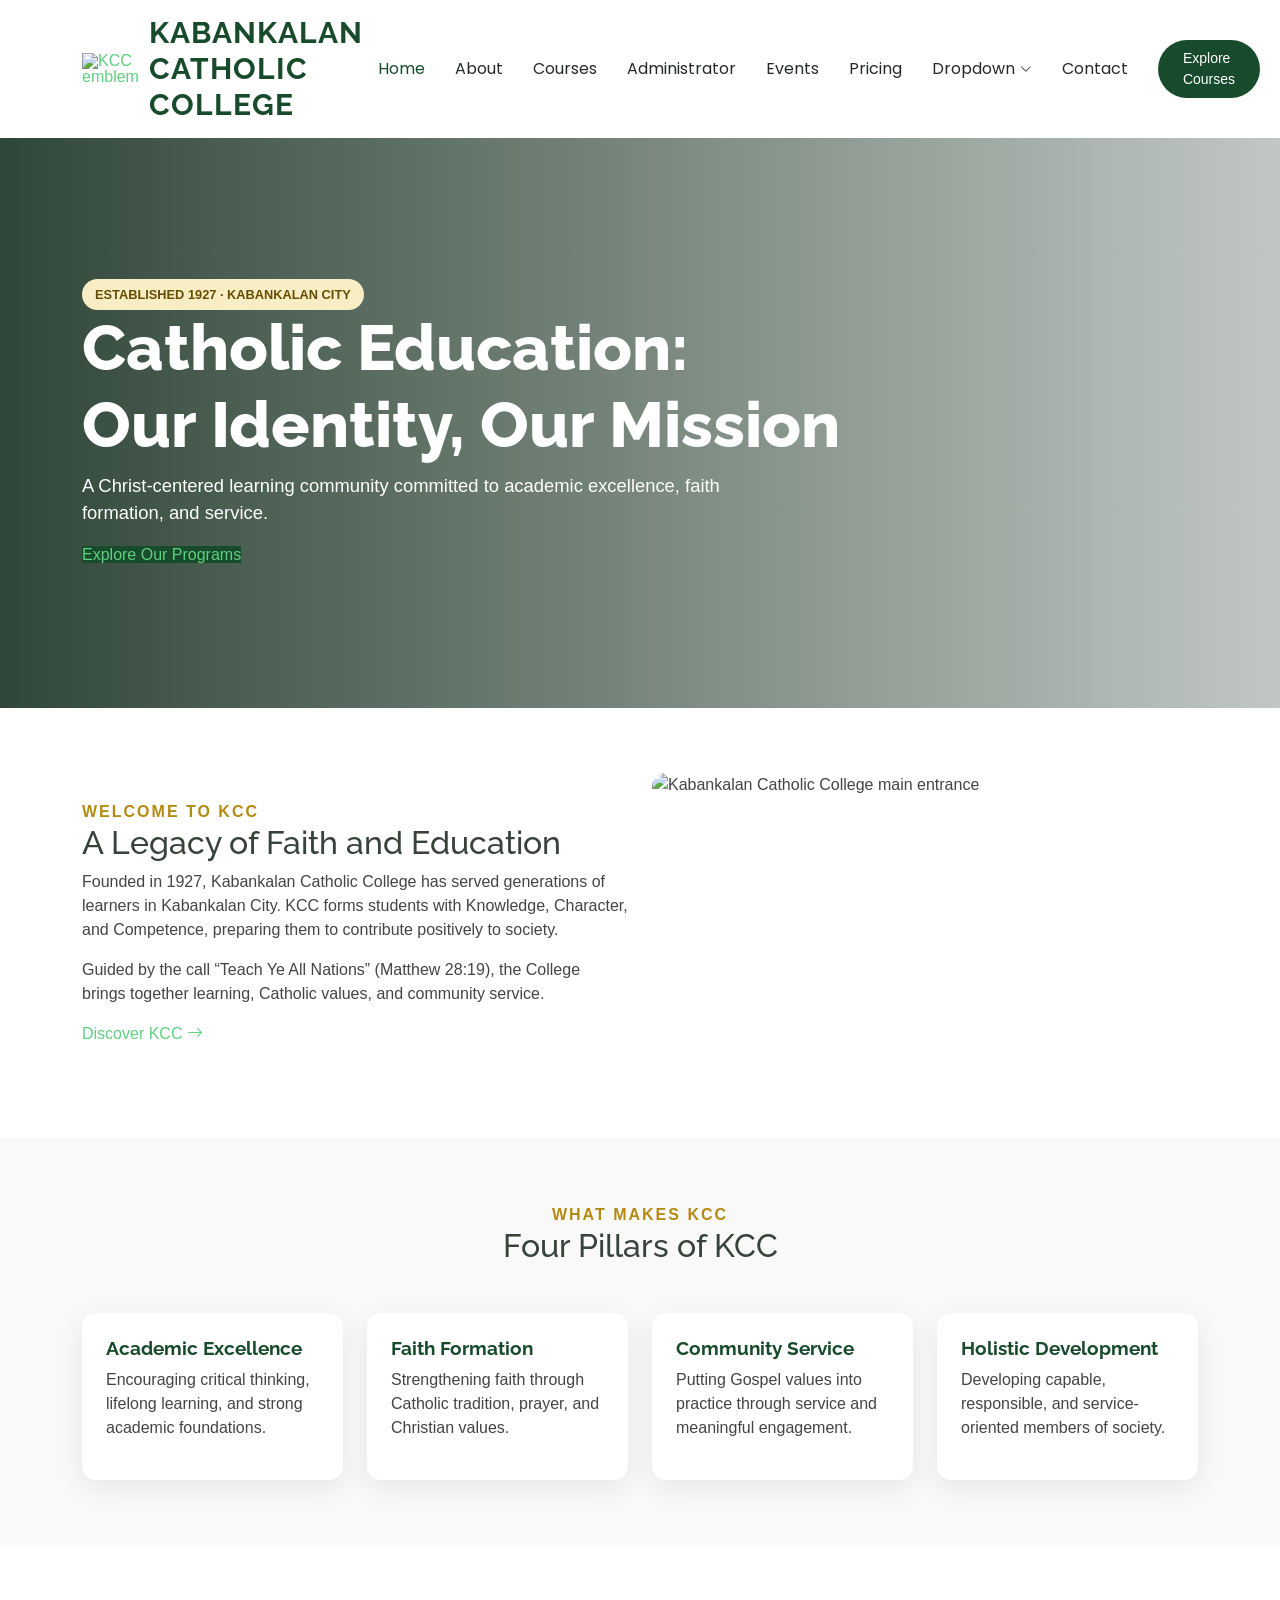
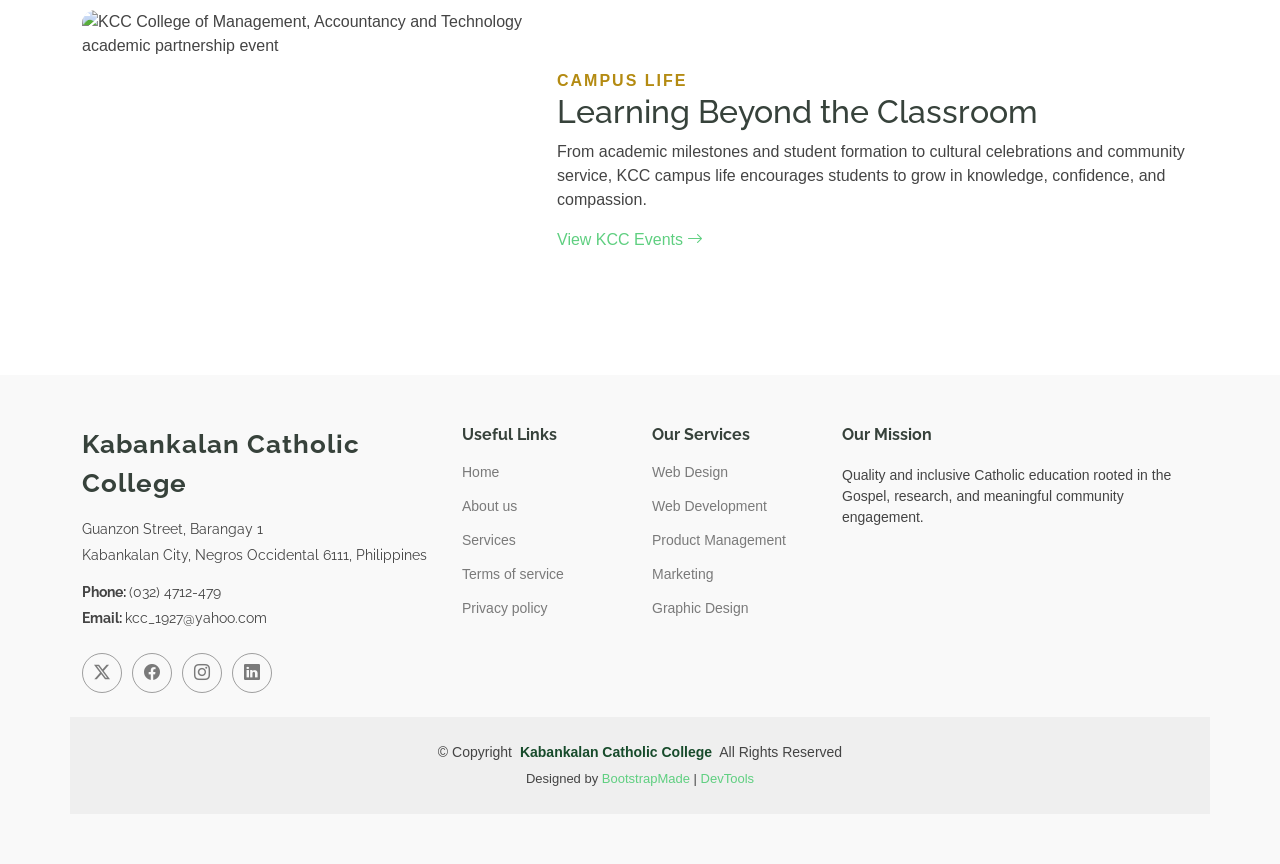
==== index.html @ 8df658bc "first commit" ====
<!DOCTYPE html>
<!DOCTYPE html>

<html lang="en">
<head>
<meta charset="utf-8"/>
<meta content="width=device-width, initial-scale=1.0" name="viewport"/>
<title>Home | Kabankalan Catholic College, Inc.</title>
<meta content="" name="description"/>
<meta content="" name="keywords"/>
<!-- Favicons -->
<link href="assets/img/favicon.png" rel="icon"/>
<link href="assets/img/apple-touch-icon.png" rel="apple-touch-icon"/>
<!-- Fonts -->
<link href="https://fonts.googleapis.com" rel="preconnect"/>
<link crossorigin="" href="https://fonts.gstatic.com" rel="preconnect"/>
<link href="https://fonts.googleapis.com/css2?family=Open+Sans:ital,wght@0,300;0,400;0,500;0,600;0,700;0,800;1,300;1,400;1,500;1,600;1,700;1,800&amp;family=Poppins:ital,wght@0,100;0,200;0,300;0,400;0,500;0,600;0,700;0,800;0,900;1,100;1,200;1,300;1,400;1,500;1,600;1,700;1,800;1,900&amp;family=Raleway:ital,wght@0,100;0,200;0,300;0,400;0,500;0,600;0,700;0,800;0,900;1,100;1,200;1,300;1,400;1,500;1,600;1,700;1,800;1,900&amp;display=swap" rel="stylesheet"/>
<!-- Vendor CSS Files -->
<link href="assets/vendor/bootstrap/css/bootstrap.min.css" rel="stylesheet"/>
<link href="assets/vendor/bootstrap-icons/bootstrap-icons.css" rel="stylesheet"/>
<link href="assets/vendor/aos/aos.css" rel="stylesheet"/>
<link href="assets/vendor/glightbox/css/glightbox.min.css" rel="stylesheet"/>
<link href="assets/vendor/swiper/swiper-bundle.min.css" rel="stylesheet"/>
<!-- Main CSS File -->
<link href="assets/css/main.css" rel="stylesheet"/>
<!-- =======================================================
  * Template Name: Mentor
  * Template URL: https://bootstrapmade.com/mentor-free-education-bootstrap-theme/
  * Updated: Jul 07 2025 with Bootstrap v5.3.7
  * Author: BootstrapMade.com
  * License: https://bootstrapmade.com/license/
  ======================================================== -->
<meta content="Kabankalan Catholic College, Inc. — Catholic Education: Our Identity, Our Mission." name="description"/><link href="assets/css/kcc-custom.css" rel="stylesheet"/></head>
<body class="kcc-page">
<header class="header d-flex align-items-center sticky-top" id="header">
<div class="container-fluid container-xl position-relative d-flex align-items-center">
<a class="logo d-flex align-items-center me-auto" href="index.html"><img alt="KCC emblem" src="https://is1-ssl.mzstatic.com/image/thumb/Purple211/v4/19/2d/f9/192df977-9e9a-409c-45a4-57ac2251e1ae/AppIcon-0-0-1x_U007emarketing-0-7-0-0-85-220.png/1200x630wa.jpg"/><h1 class="sitename">KABANKALAN CATHOLIC COLLEGE</h1></a>
<nav class="navmenu" id="navmenu">
<ul>
<li><a class="active" href="index.html">Home<br/></a></li>
<li><a class="" href="about.html">About</a></li>
<li><a class="" href="courses.html">Courses</a></li>
<li><a class="" href="trainers.html">Administrator</a></li>
<li><a class="" href="events.html">Events</a></li>
<li><a class="" href="pricing.html">Pricing</a></li>
<li class="dropdown"><a class="" href="#"><span>Dropdown</span> <i class="bi bi-chevron-down toggle-dropdown"></i></a>
<ul>
<li><a class="" href="#">Dropdown 1</a></li>
<li class="dropdown"><a class="" href="#"><span>Deep Dropdown</span> <i class="bi bi-chevron-down toggle-dropdown"></i></a>
<ul>
<li><a class="" href="#">Deep Dropdown 1</a></li>
<li><a class="" href="#">Deep Dropdown 2</a></li>
<li><a class="" href="#">Deep Dropdown 3</a></li>
<li><a class="" href="#">Deep Dropdown 4</a></li>
<li><a class="" href="#">Deep Dropdown 5</a></li>
</ul>
</li>
<li><a class="" href="#">Dropdown 2</a></li>
<li><a class="" href="#">Dropdown 3</a></li>
<li><a class="" href="#">Dropdown 4</a></li>
</ul>
</li>
<li><a class="" href="contact.html">Contact</a></li>
</ul>
<i class="mobile-nav-toggle d-xl-none bi bi-list"></i>
</nav>
<a class="btn-getstarted" href="courses.html">Explore Courses</a>
</div>
</header>
<main class="main">
<section class="kcc-hero"><div class="container"><span class="kcc-pill">ESTABLISHED 1927 · KABANKALAN CITY</span><h2 data-aos="fade-up">Catholic Education:<br/>Our Identity, Our Mission</h2><p data-aos="fade-up" data-aos-delay="100">A Christ-centered learning community committed to academic excellence, faith formation, and service.</p><a class="btn-get-started" href="courses.html">Explore Our Programs</a></div></section>
<section class="kcc-section"><div class="container"><div class="row gy-4 align-items-center"><div class="col-lg-6"><span class="kcc-kicker">Welcome to KCC</span><h2>A Legacy of Faith and Education</h2><p>Founded in 1927, Kabankalan Catholic College has served generations of learners in Kabankalan City. KCC forms students with Knowledge, Character, and Competence, preparing them to contribute positively to society.</p><p>Guided by the call “Teach Ye All Nations” (Matthew 28:19), the College brings together learning, Catholic values, and community service.</p><a class="read-more" href="about.html">Discover KCC <i class="bi bi-arrow-right"></i></a></div><div class="col-lg-6"><img alt="Kabankalan Catholic College main entrance" class="kcc-photo" src="https://johnpaologalimba.wordpress.com/wp-content/uploads/2017/10/paologalimba.png"/></div></div></div></section>
<section class="kcc-section light-background"><div class="container"><div class="text-center mb-5"><span class="kcc-kicker">What makes KCC</span><h2>Four Pillars of KCC</h2></div><div class="row gy-4"><div class="col-md-3"><div class="kcc-card kcc-card-body"><h3>Academic Excellence</h3><p>Encouraging critical thinking, lifelong learning, and strong academic foundations.</p></div></div><div class="col-md-3"><div class="kcc-card kcc-card-body"><h3>Faith Formation</h3><p>Strengthening faith through Catholic tradition, prayer, and Christian values.</p></div></div><div class="col-md-3"><div class="kcc-card kcc-card-body"><h3>Community Service</h3><p>Putting Gospel values into practice through service and meaningful engagement.</p></div></div><div class="col-md-3"><div class="kcc-card kcc-card-body"><h3>Holistic Development</h3><p>Developing capable, responsible, and service-oriented members of society.</p></div></div></div></div></section>
<section class="kcc-section"><div class="container"><div class="row gy-4 align-items-center"><div class="col-lg-5"><img alt="KCC College of Management, Accountancy and Technology academic partnership event" class="kcc-photo" src="https://mb.com.ph/manilabulletin/uploads/images/2025/11/26/60991.webp"/></div><div class="col-lg-7"><span class="kcc-kicker">Campus life</span><h2>Learning Beyond the Classroom</h2><p>From academic milestones and student formation to cultural celebrations and community service, KCC campus life encourages students to grow in knowledge, confidence, and compassion.</p><a class="read-more" href="events.html">View KCC Events <i class="bi bi-arrow-right"></i></a></div></div></div></section></main>
<footer class="footer position-relative light-background" id="footer">
<div class="container footer-top">
<div class="row gy-4">
<div class="col-lg-4 col-md-6 footer-about">
<a class="logo d-flex align-items-center" href="index.html">
<span class="sitename">Kabankalan Catholic College</span>
</a>
<div class="footer-contact pt-3">
<p>Guanzon Street, Barangay 1</p>
<p>Kabankalan City, Negros Occidental 6111, Philippines</p>
<p class="mt-3"><strong>Phone: </strong><span>(032) 4712-479</span></p>
<p><strong>Email: </strong><span>kcc_1927@yahoo.com</span></p>
</div>
<div class="social-links d-flex mt-4">
<a href=""><i class="bi bi-twitter-x"></i></a>
<a href=""><i class="bi bi-facebook"></i></a>
<a href=""><i class="bi bi-instagram"></i></a>
<a href=""><i class="bi bi-linkedin"></i></a>
</div>
</div>
<div class="col-lg-2 col-md-3 footer-links">
<h4>Useful Links</h4>
<ul>
<li><a href="#">Home</a></li>
<li><a href="#">About us</a></li>
<li><a href="#">Services</a></li>
<li><a href="#">Terms of service</a></li>
<li><a href="#">Privacy policy</a></li>
</ul>
</div>
<div class="col-lg-2 col-md-3 footer-links">
<h4>Our Services</h4>
<ul>
<li><a href="#">Web Design</a></li>
<li><a href="#">Web Development</a></li>
<li><a href="#">Product Management</a></li>
<li><a href="#">Marketing</a></li>
<li><a href="#">Graphic Design</a></li>
</ul>
</div>
<div class="col-lg-4 col-md-12 footer-newsletter"><h4>Our Mission</h4><p>Quality and inclusive Catholic education rooted in the Gospel, research, and meaningful community engagement.</p></div>
</div>
</div>
<div class="container copyright text-center mt-4">
<p>© <span>Copyright</span> <strong class="px-1 sitename">Kabankalan Catholic College</strong> <span>All Rights Reserved</span></p>
<div class="credits">
<!-- All the links in the footer should remain intact. -->
<!-- You can delete the links only if you've purchased the pro version. -->
<!-- Licensing information: https://bootstrapmade.com/license/ -->
        Designed by <a href="https://bootstrapmade.com/">BootstrapMade</a> | <a href="https://bootstrapmade.com/tools/">DevTools</a>
</div>
</div>
</footer>
<!-- Scroll Top -->
<a class="scroll-top d-flex align-items-center justify-content-center" href="#" id="scroll-top"><i class="bi bi-arrow-up-short"></i></a>
<!-- Preloader -->
<div id="preloader"></div>
<!-- Vendor JS Files -->
<script src="assets/vendor/bootstrap/js/bootstrap.bundle.min.js"></script>
<script src="assets/vendor/aos/aos.js"></script>
<script src="assets/vendor/glightbox/js/glightbox.min.js"></script>
<script src="assets/vendor/purecounter/purecounter_vanilla.js"></script>
<script src="assets/vendor/swiper/swiper-bundle.min.js"></script>
<!-- Main JS File -->
<script src="assets/js/main.js"></script>
</body>
</html>
---- assets/css/main.css ----
/**
* Template Name: Mentor
* Template URL: https://bootstrapmade.com/mentor-free-education-bootstrap-theme/
* Updated: Jul 07 2025 with Bootstrap v5.3.7
* Author: BootstrapMade.com
* License: https://bootstrapmade.com/license/
*/

/*--------------------------------------------------------------
# Font & Color Variables
# Help: https://bootstrapmade.com/color-system/
--------------------------------------------------------------*/
/* Fonts */
:root {
  --default-font: "Open Sans",  system-ui, -apple-system, "Segoe UI", Roboto, "Helvetica Neue", Arial, "Noto Sans", "Liberation Sans", sans-serif, "Apple Color Emoji", "Segoe UI Emoji", "Segoe UI Symbol", "Noto Color Emoji";
  --heading-font: "Raleway",  sans-serif;
  --nav-font: "Poppins",  sans-serif;
}

/* Global Colors - The following color variables are used throughout the website. Updating them here will change the color scheme of the entire website */
:root { 
  --background-color: #ffffff; /* Background color for the entire website, including individual sections */
  --default-color: #444444; /* Default color used for the majority of the text content across the entire website */
  --heading-color: #37423b; /* Color for headings, subheadings and title throughout the website */
  --accent-color: #5fcf80; /* Accent color that represents your brand on the website. It's used for buttons, links, and other elements that need to stand out */
  --surface-color: #ffffff; /* The surface color is used as a background of boxed elements within sections, such as cards, icon boxes, or other elements that require a visual separation from the global background. */
  --contrast-color: #ffffff; /* Contrast color for text, ensuring readability against backgrounds of accent, heading, or default colors. */
}

/* Nav Menu Colors - The following color variables are used specifically for the navigation menu. They are separate from the global colors to allow for more customization options */
:root {
  --nav-color: #272828;  /* The default color of the main navmenu links */
  --nav-hover-color: #5fcf80; /* Applied to main navmenu links when they are hovered over or active */
  --nav-mobile-background-color: #ffffff; /* Used as the background color for mobile navigation menu */
  --nav-dropdown-background-color: #ffffff; /* Used as the background color for dropdown items that appear when hovering over primary navigation items */
  --nav-dropdown-color: #272828; /* Used for navigation links of the dropdown items in the navigation menu. */
  --nav-dropdown-hover-color: #5fcf80; /* Similar to --nav-hover-color, this color is applied to dropdown navigation links when they are hovered over. */
}

/* Color Presets - These classes override global colors when applied to any section or element, providing reuse of the sam color scheme. */

.light-background {
  --background-color: #f9f9f9;
  --surface-color: #ffffff;
}

.dark-background {
  --background-color: #060606;
  --default-color: #ffffff;
  --heading-color: #ffffff;
  --surface-color: #252525;
  --contrast-color: #ffffff;
}

/* Smooth scroll */
:root {
  scroll-behavior: smooth;
}

/*--------------------------------------------------------------
# General Styling & Shared Classes
--------------------------------------------------------------*/
body {
  color: var(--default-color);
  background-color: var(--background-color);
  font-family: var(--default-font);
}

a {
  color: var(--accent-color);
  text-decoration: none;
  transition: 0.3s;
}

a:hover {
  color: color-mix(in srgb, var(--accent-color), transparent 25%);
  text-decoration: none;
}

h1,
h2,
h3,
h4,
h5,
h6 {
  color: var(--heading-color);
  font-family: var(--heading-font);
}

/* Email Form Messages
------------------------------*/
.email-form .error-message {
  display: none;
  background: #df1529;
  color: #ffffff;
  text-align: left;
  padding: 15px;
  margin-bottom: 24px;
  font-weight: 600;
}

.email-form .sent-message {
  display: none;
  color: #ffffff;
  background: #059652;
  text-align: center;
  padding: 15px;
  margin-bottom: 24px;
  font-weight: 600;
}

.email-form .loading {
  display: none;
  background: var(--surface-color);
  text-align: center;
  padding: 15px;
  margin-bottom: 24px;
}

.email-form .loading:before {
  content: "";
  display: inline-block;
  border-radius: 50%;
  width: 24px;
  height: 24px;
  margin: 0 10px -6px 0;
  border: 3px solid var(--accent-color);
  border-top-color: var(--surface-color);
  animation: email-form-loading 1s linear infinite;
}

@keyframes email-form-loading {
  0% {
    transform: rotate(0deg);
  }

  100% {
    transform: rotate(360deg);
  }
}

/* Pulsating Play Button
------------------------------*/
.pulsating-play-btn {
  width: 94px;
  height: 94px;
  background: radial-gradient(var(--accent-color) 50%, color-mix(in srgb, var(--accent-color), transparent 75%) 52%);
  border-radius: 50%;
  display: block;
  position: relative;
  overflow: hidden;
}

.pulsating-play-btn:before {
  content: "";
  position: absolute;
  width: 120px;
  height: 120px;
  animation-delay: 0s;
  animation: pulsate-play-btn 2s;
  animation-direction: forwards;
  animation-iteration-count: infinite;
  animation-timing-function: steps;
  opacity: 1;
  border-radius: 50%;
  border: 5px solid color-mix(in srgb, var(--accent-color), transparent 30%);
  top: -15%;
  left: -15%;
  background: rgba(198, 16, 0, 0);
}

.pulsating-play-btn:after {
  content: "";
  position: absolute;
  left: 50%;
  top: 50%;
  transform: translateX(-40%) translateY(-50%);
  width: 0;
  height: 0;
  border-top: 10px solid transparent;
  border-bottom: 10px solid transparent;
  border-left: 15px solid #fff;
  z-index: 100;
  transition: all 400ms cubic-bezier(0.55, 0.055, 0.675, 0.19);
}

.pulsating-play-btn:hover:before {
  content: "";
  position: absolute;
  left: 50%;
  top: 50%;
  transform: translateX(-40%) translateY(-50%);
  width: 0;
  height: 0;
  border: none;
  border-top: 10px solid transparent;
  border-bottom: 10px solid transparent;
  border-left: 15px solid #fff;
  z-index: 200;
  animation: none;
  border-radius: 0;
}

.pulsating-play-btn:hover:after {
  border-left: 15px solid var(--accent-color);
  transform: scale(20);
}

@keyframes pulsate-play-btn {
  0% {
    transform: scale(0.6, 0.6);
    opacity: 1;
  }

  100% {
    transform: scale(1, 1);
    opacity: 0;
  }
}

/*--------------------------------------------------------------
# Global Header
--------------------------------------------------------------*/
.header {
  color: var(--default-color);
  background-color: var(--background-color);
  padding: 15px 0;
  transition: all 0.5s;
  z-index: 997;
}

.header .logo {
  line-height: 1;
}

.header .logo img {
  max-height: 36px;
  margin-right: 8px;
}

.header .logo h1 {
  font-weight: 700;
  font-size: 30px;
  margin: 0;
  letter-spacing: 1px;
  text-transform: uppercase;
  color: var(--accent-color);
}

.header .btn-getstarted,
.header .btn-getstarted:focus {
  color: var(--contrast-color);
  background: var(--accent-color);
  font-size: 14px;
  padding: 8px 25px;
  margin: 0 0 0 30px;
  border-radius: 50px;
  transition: 0.3s;
}

.header .btn-getstarted:hover,
.header .btn-getstarted:focus:hover {
  color: var(--contrast-color);
  background: color-mix(in srgb, var(--accent-color), transparent 15%);
}

@media (max-width: 1200px) {
  .header .logo {
    order: 1;
  }

  .header .btn-getstarted {
    order: 2;
    margin: 0 15px 0 0;
    padding: 6px 15px;
  }

  .header .navmenu {
    order: 3;
  }
}

.scrolled .header {
  box-shadow: 0px 0 18px rgba(0, 0, 0, 0.1);
}

/*--------------------------------------------------------------
# Navigation Menu
--------------------------------------------------------------*/
/* Navmenu - Desktop */
@media (min-width: 1200px) {
  .navmenu {
    padding: 0;
  }

  .navmenu ul {
    margin: 0;
    padding: 0;
    display: flex;
    list-style: none;
    align-items: center;
  }

  .navmenu li {
    position: relative;
  }

  .navmenu a,
  .navmenu a:focus {
    color: var(--nav-color);
    padding: 18px 15px;
    font-size: 16px;
    font-family: var(--nav-font);
    font-weight: 400;
    display: flex;
    align-items: center;
    justify-content: space-between;
    white-space: nowrap;
    transition: 0.3s;
  }

  .navmenu a i,
  .navmenu a:focus i {
    font-size: 12px;
    line-height: 0;
    margin-left: 5px;
    transition: 0.3s;
  }

  .navmenu li:last-child a {
    padding-right: 0;
  }

  .navmenu li:hover>a,
  .navmenu .active,
  .navmenu .active:focus {
    color: var(--nav-hover-color);
  }

  .navmenu .dropdown ul {
    margin: 0;
    padding: 10px 0;
    background: var(--nav-dropdown-background-color);
    display: block;
    position: absolute;
    visibility: hidden;
    left: 14px;
    top: 130%;
    opacity: 0;
    transition: 0.3s;
    border-radius: 4px;
    z-index: 99;
    box-shadow: 0px 0px 30px rgba(0, 0, 0, 0.1);
  }

  .navmenu .dropdown ul li {
    min-width: 200px;
  }

  .navmenu .dropdown ul a {
    padding: 10px 20px;
    font-size: 15px;
    text-transform: none;
    color: var(--nav-dropdown-color);
  }

  .navmenu .dropdown ul a i {
    font-size: 12px;
  }

  .navmenu .dropdown ul a:hover,
  .navmenu .dropdown ul .active:hover,
  .navmenu .dropdown ul li:hover>a {
    color: var(--nav-dropdown-hover-color);
  }

  .navmenu .dropdown:hover>ul {
    opacity: 1;
    top: 100%;
    visibility: visible;
  }

  .navmenu .dropdown .dropdown ul {
    top: 0;
    left: -90%;
    visibility: hidden;
  }

  .navmenu .dropdown .dropdown:hover>ul {
    opacity: 1;
    top: 0;
    left: -100%;
    visibility: visible;
  }
}

/* Navmenu - Mobile */
@media (max-width: 1199px) {
  .mobile-nav-toggle {
    color: var(--nav-color);
    font-size: 28px;
    line-height: 0;
    margin-right: 10px;
    cursor: pointer;
    transition: color 0.3s;
  }

  .navmenu {
    padding: 0;
    z-index: 9997;
  }

  .navmenu ul {
    display: none;
    list-style: none;
    position: absolute;
    inset: 60px 20px 20px 20px;
    padding: 10px 0;
    margin: 0;
    border-radius: 6px;
    background-color: var(--nav-mobile-background-color);
    border: 1px solid color-mix(in srgb, var(--default-color), transparent 90%);
    box-shadow: none;
    overflow-y: auto;
    transition: 0.3s;
    z-index: 9998;
  }

  .navmenu a,
  .navmenu a:focus {
    color: var(--nav-dropdown-color);
    padding: 10px 20px;
    font-family: var(--nav-font);
    font-size: 17px;
    font-weight: 500;
    display: flex;
    align-items: center;
    justify-content: space-between;
    white-space: nowrap;
    transition: 0.3s;
  }

  .navmenu a i,
  .navmenu a:focus i {
    font-size: 12px;
    line-height: 0;
    margin-left: 5px;
    width: 30px;
    height: 30px;
    display: flex;
    align-items: center;
    justify-content: center;
    border-radius: 50%;
    transition: 0.3s;
    background-color: color-mix(in srgb, var(--accent-color), transparent 90%);
  }

  .navmenu a i:hover,
  .navmenu a:focus i:hover {
    background-color: var(--accent-color);
    color: var(--contrast-color);
  }

  .navmenu a:hover,
  .navmenu .active,
  .navmenu .active:focus {
    color: var(--nav-dropdown-hover-color);
  }

  .navmenu .active i,
  .navmenu .active:focus i {
    background-color: var(--accent-color);
    color: var(--contrast-color);
    transform: rotate(180deg);
  }

  .navmenu .dropdown ul {
    position: static;
    display: none;
    z-index: 99;
    padding: 10px 0;
    margin: 10px 20px;
    background-color: var(--nav-dropdown-background-color);
    transition: all 0.5s ease-in-out;
  }

  .navmenu .dropdown ul ul {
    background-color: rgba(33, 37, 41, 0.1);
  }

  .navmenu .dropdown>.dropdown-active {
    display: block;
    background-color: rgba(33, 37, 41, 0.03);
  }

  .mobile-nav-active {
    overflow: hidden;
  }

  .mobile-nav-active .mobile-nav-toggle {
    color: #fff;
    position: absolute;
    font-size: 32px;
    top: 15px;
    right: 15px;
    margin-right: 0;
    z-index: 9999;
  }

  .mobile-nav-active .navmenu {
    position: fixed;
    overflow: hidden;
    inset: 0;
    background: rgba(33, 37, 41, 0.8);
    transition: 0.3s;
  }

  .mobile-nav-active .navmenu>ul {
    display: block;
  }
}

/*--------------------------------------------------------------
# Global Footer
--------------------------------------------------------------*/
.footer {
  color: var(--default-color);
  background-color: var(--background-color);
  font-size: 14px;
  padding-bottom: 50px;
  position: relative;
}

.footer .footer-top {
  padding-top: 50px;
}

.footer .footer-about .logo {
  margin-bottom: 0;
}

.footer .footer-about .logo img {
  max-height: 40px;
  margin-right: 6px;
}

.footer .footer-about .logo span {
  font-size: 26px;
  font-weight: 700;
  letter-spacing: 1px;
  font-family: var(--heading-font);
  color: var(--heading-color);
}

.footer .footer-about p {
  font-size: 14px;
  font-family: var(--heading-font);
}

.footer .social-links a {
  display: flex;
  align-items: center;
  justify-content: center;
  width: 40px;
  height: 40px;
  border-radius: 50%;
  border: 1px solid color-mix(in srgb, var(--default-color), transparent 50%);
  font-size: 16px;
  color: color-mix(in srgb, var(--default-color), transparent 30%);
  margin-right: 10px;
  transition: 0.3s;
}

.footer .social-links a:hover {
  color: var(--accent-color);
  border-color: var(--accent-color);
}

.footer h4 {
  font-size: 16px;
  font-weight: bold;
  position: relative;
  padding-bottom: 12px;
}

.footer .footer-links {
  margin-bottom: 30px;
}

.footer .footer-links ul {
  list-style: none;
  padding: 0;
  margin: 0;
}

.footer .footer-links ul i {
  padding-right: 2px;
  font-size: 12px;
  line-height: 0;
}

.footer .footer-links ul li {
  padding: 10px 0;
  display: flex;
  align-items: center;
}

.footer .footer-links ul li:first-child {
  padding-top: 0;
}

.footer .footer-links ul a {
  color: color-mix(in srgb, var(--default-color), transparent 30%);
  display: inline-block;
  line-height: 1;
}

.footer .footer-links ul a:hover {
  color: var(--accent-color);
}

.footer .footer-contact p {
  margin-bottom: 5px;
}

.footer .footer-newsletter .newsletter-form {
  margin-top: 30px;
  margin-bottom: 15px;
  padding: 6px 8px;
  position: relative;
  border-radius: 50px;
  border: 1px solid color-mix(in srgb, var(--default-color), transparent 80%);
  display: flex;
  background-color: var(--surface-color);
  transition: 0.3s;
}

.footer .footer-newsletter .newsletter-form:focus-within {
  border-color: var(--accent-color);
}

.footer .footer-newsletter .newsletter-form input[type=email] {
  border: 0;
  padding: 4px 8px;
  width: 100%;
  background-color: var(--surface-color);
  color: var(--default-color);
}

.footer .footer-newsletter .newsletter-form input[type=email]:focus-visible {
  outline: none;
}

.footer .footer-newsletter .newsletter-form input[type=submit] {
  border: 0;
  font-size: 16px;
  padding: 0 20px 2px 20px;
  margin: -7px -8px -7px 0;
  background: var(--accent-color);
  color: var(--contrast-color);
  transition: 0.3s;
  border-radius: 50px;
}

.footer .footer-newsletter .newsletter-form input[type=submit]:hover {
  background: color-mix(in srgb, var(--accent-color), transparent 20%);
}

.footer .copyright {
  padding-top: 25px;
  padding-bottom: 25px;
  background-color: color-mix(in srgb, var(--default-color), transparent 95%);
}

.footer .copyright p {
  margin-bottom: 0;
}

.footer .credits {
  margin-top: 6px;
  font-size: 13px;
}

/*--------------------------------------------------------------
# Preloader
--------------------------------------------------------------*/
#preloader {
  position: fixed;
  inset: 0;
  z-index: 999999;
  overflow: hidden;
  background: var(--background-color);
  transition: all 0.6s ease-out;
}

#preloader:before {
  content: "";
  position: fixed;
  top: calc(50% - 30px);
  left: calc(50% - 30px);
  border: 6px solid #ffffff;
  border-color: var(--accent-color) transparent var(--accent-color) transparent;
  border-radius: 50%;
  width: 60px;
  height: 60px;
  animation: animate-preloader 1.5s linear infinite;
}

@keyframes animate-preloader {
  0% {
    transform: rotate(0deg);
  }

  100% {
    transform: rotate(360deg);
  }
}

/*--------------------------------------------------------------
# Scroll Top Button
--------------------------------------------------------------*/
.scroll-top {
  position: fixed;
  visibility: hidden;
  opacity: 0;
  right: 15px;
  bottom: -15px;
  z-index: 99999;
  background-color: var(--accent-color);
  width: 44px;
  height: 44px;
  border-radius: 50px;
  transition: all 0.4s;
}

.scroll-top i {
  font-size: 24px;
  color: var(--contrast-color);
  line-height: 0;
}

.scroll-top:hover {
  background-color: color-mix(in srgb, var(--accent-color), transparent 20%);
  color: var(--contrast-color);
}

.scroll-top.active {
  visibility: visible;
  opacity: 1;
  bottom: 15px;
}

/*--------------------------------------------------------------
# Disable aos animation delay on mobile devices
--------------------------------------------------------------*/
@media screen and (max-width: 768px) {
  [data-aos-delay] {
    transition-delay: 0 !important;
  }
}

/*--------------------------------------------------------------
# Global Page Titles & Breadcrumbs
--------------------------------------------------------------*/
.page-title {
  --default-color: var(--contrast-color);
  --background-color: var(--accent-color);
  --heading-color: var(--contrast-color);
  color: var(--default-color);
  background-color: var(--background-color);
  position: relative;
}

.page-title .heading {
  padding: 80px 0;
  border-top: 1px solid color-mix(in srgb, var(--default-color), transparent 90%);
}

.page-title .heading h1 {
  font-size: 38px;
  font-weight: 700;
}

.page-title nav {
  background-color: color-mix(in srgb, var(--accent-color) 90%, black 5%);
  padding: 20px 0;
}

.page-title nav a {
  color: var(--default-color);
}

.page-title nav ol {
  display: flex;
  flex-wrap: wrap;
  list-style: none;
  margin: 0;
  font-size: 16px;
  font-weight: 600;
}

.page-title nav ol li+li {
  padding-left: 10px;
}

.page-title nav ol li+li::before {
  content: "/";
  display: inline-block;
  padding-right: 10px;
  color: color-mix(in srgb, var(--default-color), transparent 70%);
}

/*--------------------------------------------------------------
# Global Sections
--------------------------------------------------------------*/
section,
.section {
  color: var(--default-color);
  background-color: var(--background-color);
  padding: 60px 0;
  scroll-margin-top: 900px;
  overflow: clip;
}

@media (max-width: 1199px) {

  section,
  .section {
    scroll-margin-top: 66px;
  }
}

/*--------------------------------------------------------------
# Global Section Titles
--------------------------------------------------------------*/
.section-title {
  padding-bottom: 60px;
  position: relative;
}

.section-title h2 {
  font-size: 14px;
  font-weight: 500;
  padding: 0;
  line-height: 1px;
  margin: 0;
  letter-spacing: 1.5px;
  text-transform: uppercase;
  color: color-mix(in srgb, var(--default-color), transparent 50%);
  position: relative;
}

.section-title h2::after {
  content: "";
  width: 120px;
  height: 1px;
  display: inline-block;
  background: var(--accent-color);
  margin: 4px 10px;
}

.section-title p {
  color: var(--heading-color);
  margin: 0;
  font-size: 36px;
  font-weight: 700;
  font-family: var(--nav-font);
  text-transform: uppercase;
}

/*--------------------------------------------------------------
# Hero Section
--------------------------------------------------------------*/
.hero {
  width: 100%;
  min-height: 80vh;
  position: relative;
  padding: 80px 0;
  display: flex;
  align-items: center;
  justify-content: center;
  color: var(--default-color);
}

.hero img {
  position: absolute;
  inset: 0;
  display: block;
  width: 100%;
  height: 100%;
  object-fit: cover;
  z-index: 1;
}

.hero:before {
  content: "";
  background: color-mix(in srgb, var(--background-color), transparent 60%);
  position: absolute;
  inset: 0;
  z-index: 2;
}

.hero .container {
  position: relative;
  z-index: 3;
}

.hero h2 {
  margin: 0;
  font-size: 48px;
  font-weight: 700;
}

.hero p {
  color: color-mix(in srgb, var(--default-color), transparent 20%);
  margin: 10px 0 0 0;
  font-size: 24px;
}

.hero .btn-get-started {
  font-weight: 500;
  font-size: 15px;
  letter-spacing: 1px;
  display: inline-block;
  padding: 8px 35px 10px 35px;
  border-radius: 50px;
  transition: 0.4s;
  margin-top: 30px;
  border: 2px solid var(--default-color);
  color: var(--default-color);
}

.hero .btn-get-started:hover {
  background: var(--accent-color);
  border: 2px solid var(--accent-color);
}

@media (max-width: 768px) {
  .hero h2 {
    font-size: 32px;
  }

  .hero p {
    font-size: 18px;
  }
}

/*--------------------------------------------------------------
# About Section
--------------------------------------------------------------*/
.about .content h3 {
  font-size: 2rem;
  font-weight: 700;
}

.about .content ul {
  list-style: none;
  padding: 0;
}

.about .content ul li {
  padding-bottom: 10px;
}

.about .content ul i {
  font-size: 1.25rem;
  margin-right: 4px;
  color: var(--accent-color);
}

.about .content p:last-child {
  margin-bottom: 0;
}

.about .content .read-more {
  background: var(--accent-color);
  color: var(--contrast-color);
  font-family: var(--heading-font);
  font-weight: 500;
  font-size: 15px;
  letter-spacing: 1px;
  padding: 10px 24px 12px 24px;
  border-radius: 50px;
  transition: 0.3s;
  display: inline-flex;
  align-items: center;
  justify-content: center;
}

.about .content .read-more i {
  font-size: 18px;
  margin-left: 5px;
  line-height: 0;
  transition: 0.3s;
}

.about .content .read-more:hover {
  background: color-mix(in srgb, var(--accent-color), transparent 20%);
  padding-right: 19px;
}

.about .content .read-more:hover i {
  margin-left: 10px;
}

/*--------------------------------------------------------------
# Counts Section
--------------------------------------------------------------*/
.counts {
  padding: 25px 0;
}

.counts .stats-item {
  padding: 30px;
  width: 100%;
}

.counts .stats-item span {
  font-size: 48px;
  display: block;
  color: var(--accent-color);
  font-weight: 700;
}

.counts .stats-item p {
  color: color-mix(in srgb, var(--default-color), transparent 40%);
  padding: 0;
  margin: 0;
  font-family: var(--heading-font);
  font-size: 15px;
  font-weight: 600;
}

/*--------------------------------------------------------------
# Why Us Section
--------------------------------------------------------------*/
.why-us .why-box {
  color: var(--contrast-color);
  background: var(--accent-color);
  padding: 30px;
}

.why-us .why-box h3 {
  color: var(--contrast-color);
  font-weight: 700;
  font-size: 34px;
  margin-bottom: 30px;
}

.why-us .why-box p {
  margin-bottom: 30px;
}

.why-us .why-box .more-btn {
  display: inline-block;
  background: color-mix(in srgb, var(--contrast-color), transparent 85%);
  padding: 8px 40px 10px 40px;
  color: var(--contrast-color);
  transition: all ease-in-out 0.4s;
  border-radius: 50px;
}

.why-us .why-box .more-btn i {
  font-size: 14px;
}

.why-us .why-box .more-btn:hover {
  color: var(--accent-color);
  background: var(--surface-color);
}

.why-us .icon-box {
  background-color: var(--surface-color);
  text-align: center;
  padding: 40px 30px;
  width: 100%;
  height: 100%;
  border: 1px solid color-mix(in srgb, var(--default-color), transparent 90%);
}

.why-us .icon-box i {
  color: var(--accent-color);
  font-size: 32px;
  margin-bottom: 30px;
  background: color-mix(in srgb, var(--accent-color), transparent 95%);
  border-radius: 50px;
  display: flex;
  align-items: center;
  justify-content: center;
  width: 72px;
  height: 72px;
  transition: 0.3s;
}

.why-us .icon-box h4 {
  font-size: 20px;
  font-weight: 700;
  margin: 0 0 30px 0;
}

.why-us .icon-box p {
  font-size: 15px;
  color: color-mix(in srgb, var(--default-color), transparent 30%);
}

.why-us .icon-box:hover i {
  color: var(--contrast-color);
  background: var(--accent-color);
}

/*--------------------------------------------------------------
# Features Section
--------------------------------------------------------------*/
.features {
  padding: 10px 0;
}

.features .features-item {
  background-color: var(--surface-color);
  display: flex;
  align-items: center;
  padding: 20px;
  transition: 0.3s;
  border: 1px solid color-mix(in srgb, var(--default-color), transparent 90%);
  position: relative;
}

.features .features-item i {
  font-size: 32px;
  padding-right: 10px;
  line-height: 0;
}

.features .features-item h3 {
  font-weight: 700;
  margin: 0;
  padding: 0;
  line-height: 1;
  font-size: 16px;
}

.features .features-item h3 a {
  color: var(--heading-color);
  transition: 0.3s;
}

.features .features-item:hover {
  border-color: var(--accent-color);
}

.features .features-item:hover h3 a {
  color: var(--accent-color);
}

/*--------------------------------------------------------------
# Courses Section
--------------------------------------------------------------*/
.courses .course-item {
  background-color: var(--surface-color);
  border: 1px solid color-mix(in srgb, var(--default-color), transparent 90%);
  border-radius: 5px;
}

.courses .course-content {
  padding: 15px;
}

.courses .course-content h3 {
  font-weight: 700;
  font-size: 20px;
}

.courses .course-content h3 a {
  color: var(--heading-color);
  transition: 0.3s;
}

.courses .course-content h3 a:hover {
  color: var(--accent-color);
}

.courses .course-content .category {
  background: var(--accent-color);
  color: var(--contrast-color);
  font-size: 14px;
  padding: 6px 14px;
  margin: 0;
  border-radius: 5px;
}

.courses .course-content .price {
  margin: 0;
  font-weight: 700;
  font-size: 18px;
  color: color-mix(in srgb, var(--default-color), transparent 20%);
}

.courses .course-content .description {
  font-size: 14px;
  color: color-mix(in srgb, var(--default-color), transparent 20%);
}

.courses .trainer {
  padding-top: 15px;
  border-top: 1px solid color-mix(in srgb, var(--default-color), transparent 90%);
}

.courses .trainer .trainer-profile img {
  max-width: 50px;
  border-radius: 50px;
}

.courses .trainer .trainer-profile .trainer-link {
  padding-left: 10px;
  font-weight: 600;
  font-size: 16px;
  color: color-mix(in srgb, var(--default-color), transparent 20%);
  transition: 0.3s;
}

.courses .trainer .trainer-profile .trainer-link:hover {
  color: var(--accent-color);
}

.courses .trainer .trainer-rank {
  font-size: 18px;
  color: color-mix(in srgb, var(--default-color), transparent 60%);
}

.courses .trainer .trainer-rank .user-icon {
  font-size: 22px;
}

/*--------------------------------------------------------------
# Trainers Index Section
--------------------------------------------------------------*/
.trainers-index .member {
  background-color: var(--surface-color);
  border: 1px solid color-mix(in srgb, var(--default-color), transparent 90%);
  text-align: center;
  margin-bottom: 20px;
}

.trainers-index .member img {
  margin: -1px -1px 30px -1px;
}

.trainers-index .member .member-content {
  padding: 0 20px 30px 20px;
}

.trainers-index .member h4 {
  font-weight: 700;
  margin-bottom: 2px;
  font-size: 18px;
}

.trainers-index .member span {
  font-style: italic;
  display: block;
  font-size: 13px;
  color: color-mix(in srgb, var(--default-color), transparent 20%);
}

.trainers-index .member p {
  padding-top: 10px;
  font-size: 14px;
  font-style: italic;
  color: color-mix(in srgb, var(--default-color), transparent 40%);
}

.trainers-index .member .social {
  margin-top: 15px;
}

.trainers-index .member .social a {
  color: color-mix(in srgb, var(--default-color), transparent 60%);
  transition: 0.3s;
}

.trainers-index .member .social a:hover {
  color: var(--accent-color);
}

.trainers-index .member .social i {
  font-size: 18px;
  margin: 0 2px;
}

/*--------------------------------------------------------------
# About Us Section
--------------------------------------------------------------*/
.about-us .content h3 {
  font-size: 2rem;
  font-weight: 700;
}

.about-us .content ul {
  list-style: none;
  padding: 0;
}

.about-us .content ul li {
  padding-bottom: 10px;
}

.about-us .content ul i {
  font-size: 1.25rem;
  margin-right: 4px;
  color: var(--accent-color);
}

.about-us .content p:last-child {
  margin-bottom: 0;
}

/*--------------------------------------------------------------
# Testimonials Section
--------------------------------------------------------------*/
.testimonials .testimonial-wrap {
  padding-left: 50px;
}

.testimonials .testimonials-carousel,
.testimonials .testimonials-slider {
  overflow: hidden;
}

.testimonials .testimonial-item {
  background-color: var(--surface-color);
  border: 1px solid color-mix(in srgb, var(--default-color), transparent 90%);
  box-sizing: content-box;
  padding: 30px 30px 30px 60px;
  margin: 30px 15px;
  min-height: 200px;
  position: relative;
}

.testimonials .testimonial-item .testimonial-img {
  width: 90px;
  border-radius: 10px;
  border: 6px solid var(--background-color);
  position: absolute;
  left: -45px;
}

.testimonials .testimonial-item h3 {
  font-size: 18px;
  font-weight: bold;
  margin: 10px 0 5px 0;
}

.testimonials .testimonial-item h4 {
  color: color-mix(in srgb, var(--default-color), transparent 50%);
  font-size: 14px;
  margin: 0;
}

.testimonials .testimonial-item .stars {
  margin: 10px 0;
}

.testimonials .testimonial-item .stars i {
  color: #ffc107;
  margin: 0 1px;
}

.testimonials .testimonial-item .quote-icon-left,
.testimonials .testimonial-item .quote-icon-right {
  color: color-mix(in srgb, var(--accent-color), transparent 60%);
  font-size: 26px;
  line-height: 0;
}

.testimonials .testimonial-item .quote-icon-left {
  display: inline-block;
  left: -5px;
  position: relative;
}

.testimonials .testimonial-item .quote-icon-right {
  display: inline-block;
  right: -5px;
  position: relative;
  top: 10px;
  transform: scale(-1, -1);
}

.testimonials .testimonial-item p {
  font-style: italic;
  margin: 15px auto 15px auto;
}

.testimonials .swiper-wrapper {
  height: auto;
}

.testimonials .swiper-pagination {
  margin-top: 20px;
  position: relative;
}

.testimonials .swiper-pagination .swiper-pagination-bullet {
  width: 12px;
  height: 12px;
  background-color: var(--background-color);
  opacity: 1;
  border: 1px solid var(--accent-color);
}

.testimonials .swiper-pagination .swiper-pagination-bullet-active {
  background-color: var(--accent-color);
}

@media (max-width: 767px) {
  .testimonials .testimonial-wrap {
    padding-left: 0;
  }

  .testimonials .testimonials-carousel,
  .testimonials .testimonials-slider {
    overflow: hidden;
  }

  .testimonials .testimonial-item {
    padding: 30px;
    margin: 15px;
  }

  .testimonials .testimonial-item .testimonial-img {
    position: static;
    left: auto;
  }
}

/*--------------------------------------------------------------
# Course Details Section
--------------------------------------------------------------*/
.course-details .course-header {
  margin-bottom: 40px;
}

.course-details .course-header .course-image {
  margin-bottom: 20px;
  border-radius: 12px;
  overflow: hidden;
}

.course-details .course-header .course-image img {
  width: 100%;
  height: 400px;
  object-fit: cover;
}

.course-details .course-header .course-meta {
  display: flex;
  justify-content: space-between;
  align-items: center;
  flex-wrap: wrap;
  gap: 20px;
}

@media (max-width: 768px) {
  .course-details .course-header .course-meta {
    flex-direction: column;
    align-items: flex-start;
  }
}

.course-details .course-header .instructor {
  display: flex;
  align-items: center;
  gap: 15px;
}

.course-details .course-header .instructor .instructor-avatar {
  width: 60px;
  height: 60px;
  border-radius: 50%;
  object-fit: cover;
}

.course-details .course-header .instructor .instructor-info h6 {
  margin: 0;
  font-size: 16px;
  font-weight: 600;
  color: var(--heading-color);
}

.course-details .course-header .instructor .instructor-info span {
  font-size: 14px;
  color: color-mix(in srgb, var(--default-color), transparent 30%);
}

.course-details .course-header .course-stats {
  display: flex;
  gap: 25px;
}

@media (max-width: 576px) {
  .course-details .course-header .course-stats {
    flex-wrap: wrap;
    gap: 15px;
  }
}

.course-details .course-header .course-stats .stat-item {
  display: flex;
  align-items: center;
  gap: 8px;
  font-size: 14px;
  color: var(--default-color);
}

.course-details .course-header .course-stats .stat-item i {
  color: var(--accent-color);
}

.course-details .course-content {
  margin-bottom: 50px;
}

.course-details .course-content h2 {
  font-size: 32px;
  margin-bottom: 25px;
  color: var(--heading-color);
}

@media (max-width: 768px) {
  .course-details .course-content h2 {
    font-size: 26px;
  }
}

.course-details .course-content .course-description {
  margin-bottom: 40px;
}

.course-details .course-content .course-description p {
  font-size: 16px;
  line-height: 1.7;
  margin-bottom: 15px;
  color: var(--default-color);
}

.course-details .course-content .what-you-learn {
  background-color: var(--surface-color);
  padding: 30px;
  border-radius: 12px;
  border: 1px solid color-mix(in srgb, var(--default-color), transparent 90%);
}

.course-details .course-content .what-you-learn h3 {
  font-size: 24px;
  margin-bottom: 25px;
  color: var(--heading-color);
}

.course-details .course-content .what-you-learn .learn-list {
  list-style: none;
  padding: 0;
  margin: 0;
}

.course-details .course-content .what-you-learn .learn-list li {
  display: flex;
  align-items: flex-start;
  gap: 12px;
  margin-bottom: 15px;
  font-size: 15px;
  line-height: 1.6;
  color: var(--default-color);
}

.course-details .course-content .what-you-learn .learn-list li i {
  color: var(--accent-color);
  font-size: 18px;
  margin-top: 2px;
  flex-shrink: 0;
}

.course-details .course-curriculum {
  margin-bottom: 50px;
}

.course-details .course-curriculum h3 {
  font-size: 24px;
  margin-bottom: 30px;
  color: var(--heading-color);
}

.course-details .course-curriculum .curriculum-section {
  margin-bottom: 25px;
  border: 1px solid color-mix(in srgb, var(--default-color), transparent 90%);
  border-radius: 8px;
  overflow: hidden;
}

.course-details .course-curriculum .curriculum-section .section-header {
  background-color: var(--surface-color);
  padding: 20px;
  display: flex;
  justify-content: space-between;
  align-items: center;
  border-bottom: 1px solid color-mix(in srgb, var(--default-color), transparent 90%);
}

@media (max-width: 576px) {
  .course-details .course-curriculum .curriculum-section .section-header {
    flex-direction: column;
    align-items: flex-start;
    gap: 10px;
  }
}

.course-details .course-curriculum .curriculum-section .section-header h4 {
  font-size: 18px;
  margin: 0;
  color: var(--heading-color);
}

.course-details .course-curriculum .curriculum-section .section-header .lessons-count {
  font-size: 14px;
  color: color-mix(in srgb, var(--default-color), transparent 30%);
}

.course-details .course-curriculum .curriculum-section .lessons {
  padding: 0;
}

.course-details .course-curriculum .curriculum-section .lessons .lesson-item {
  padding: 15px 20px;
  display: flex;
  justify-content: space-between;
  align-items: center;
  border-bottom: 1px solid color-mix(in srgb, var(--default-color), transparent 95%);
  transition: background-color 0.3s;
}

.course-details .course-curriculum .curriculum-section .lessons .lesson-item:hover {
  background-color: color-mix(in srgb, var(--accent-color), transparent 95%);
}

.course-details .course-curriculum .curriculum-section .lessons .lesson-item:last-child {
  border-bottom: none;
}

.course-details .course-curriculum .curriculum-section .lessons .lesson-item .lesson-info {
  display: flex;
  align-items: center;
  gap: 12px;
}

.course-details .course-curriculum .curriculum-section .lessons .lesson-item .lesson-info i {
  color: var(--accent-color);
  font-size: 18px;
}

.course-details .course-curriculum .curriculum-section .lessons .lesson-item .lesson-info span {
  font-size: 15px;
  color: var(--default-color);
}

.course-details .course-curriculum .curriculum-section .lessons .lesson-item .lesson-duration {
  font-size: 14px;
  color: color-mix(in srgb, var(--default-color), transparent 40%);
  font-weight: 500;
}

.course-details .course-sidebar {
  position: sticky;
  top: 100px;
}

.course-details .course-sidebar .pricing-card {
  background-color: var(--surface-color);
  border: 1px solid color-mix(in srgb, var(--default-color), transparent 90%);
  border-radius: 12px;
  padding: 30px;
  text-align: center;
  margin-bottom: 30px;
  box-shadow: 0 5px 20px color-mix(in srgb, var(--default-color), transparent 90%);
}

.course-details .course-sidebar .pricing-card .price {
  margin-bottom: 10px;
}

.course-details .course-sidebar .pricing-card .price .currency {
  font-size: 24px;
  font-weight: 600;
  color: var(--accent-color);
  vertical-align: top;
}

.course-details .course-sidebar .pricing-card .price .amount {
  font-size: 48px;
  font-weight: 700;
  color: var(--accent-color);
}

.course-details .course-sidebar .pricing-card .price .period {
  font-size: 16px;
  color: color-mix(in srgb, var(--default-color), transparent 40%);
}

.course-details .course-sidebar .pricing-card .original-price {
  font-size: 18px;
  color: color-mix(in srgb, var(--default-color), transparent 50%);
  text-decoration: line-through;
  margin-bottom: 25px;
}

.course-details .course-sidebar .pricing-card .course-features {
  margin-bottom: 30px;
}

.course-details .course-sidebar .pricing-card .course-features .feature {
  display: flex;
  align-items: center;
  gap: 12px;
  margin-bottom: 12px;
  text-align: left;
}

.course-details .course-sidebar .pricing-card .course-features .feature i {
  color: var(--accent-color);
  font-size: 16px;
  width: 16px;
}

.course-details .course-sidebar .pricing-card .course-features .feature span {
  font-size: 14px;
  color: var(--default-color);
}

.course-details .course-sidebar .pricing-card .btn-enroll {
  width: 100%;
  padding: 15px;
  background-color: var(--accent-color);
  color: var(--contrast-color);
  border: none;
  border-radius: 8px;
  font-size: 16px;
  font-weight: 600;
  margin-bottom: 15px;
  transition: all 0.3s;
}

.course-details .course-sidebar .pricing-card .btn-enroll:hover {
  background-color: color-mix(in srgb, var(--accent-color), black 10%);
  transform: translateY(-2px);
}

.course-details .course-sidebar .pricing-card .btn-preview {
  width: 100%;
  padding: 15px;
  background-color: transparent;
  color: var(--accent-color);
  border: 2px solid var(--accent-color);
  border-radius: 8px;
  font-size: 16px;
  font-weight: 600;
  transition: all 0.3s;
}

.course-details .course-sidebar .pricing-card .btn-preview:hover {
  background-color: var(--accent-color);
  color: var(--contrast-color);
}

.course-details .course-sidebar .course-info-card {
  background-color: var(--surface-color);
  border: 1px solid color-mix(in srgb, var(--default-color), transparent 90%);
  border-radius: 12px;
  padding: 25px;
  margin-bottom: 30px;
}

.course-details .course-sidebar .course-info-card h4 {
  font-size: 18px;
  margin-bottom: 20px;
  color: var(--heading-color);
}

.course-details .course-sidebar .course-info-card .info-item {
  display: flex;
  justify-content: space-between;
  margin-bottom: 12px;
  padding-bottom: 12px;
  border-bottom: 1px solid color-mix(in srgb, var(--default-color), transparent 95%);
}

.course-details .course-sidebar .course-info-card .info-item:last-child {
  margin-bottom: 0;
  padding-bottom: 0;
  border-bottom: none;
}

.course-details .course-sidebar .course-info-card .info-item .label {
  font-size: 14px;
  font-weight: 600;
  color: var(--default-color);
}

.course-details .course-sidebar .course-info-card .info-item .value {
  font-size: 14px;
  color: color-mix(in srgb, var(--default-color), transparent 20%);
}

.course-details .course-sidebar .course-tags {
  background-color: var(--surface-color);
  border: 1px solid color-mix(in srgb, var(--default-color), transparent 90%);
  border-radius: 12px;
  padding: 25px;
}

.course-details .course-sidebar .course-tags h4 {
  font-size: 18px;
  margin-bottom: 20px;
  color: var(--heading-color);
}

.course-details .course-sidebar .course-tags .tags-list {
  display: flex;
  flex-wrap: wrap;
  gap: 10px;
}

.course-details .course-sidebar .course-tags .tags-list .tag {
  padding: 6px 12px;
  background-color: color-mix(in srgb, var(--accent-color), transparent 90%);
  color: var(--accent-color);
  border-radius: 20px;
  font-size: 12px;
  font-weight: 500;
  transition: all 0.3s;
}

.course-details .course-sidebar .course-tags .tags-list .tag:hover {
  background-color: var(--accent-color);
  color: var(--contrast-color);
}

@media (max-width: 768px) {
  .course-details .course-sidebar {
    position: static;
    margin-top: 40px;
  }
}

/*--------------------------------------------------------------
# Tabs Section
--------------------------------------------------------------*/
.tabs {
  padding-top: 30;
}

.tabs .nav-tabs {
  border: 0;
}

.tabs .nav-link {
  background-color: var(--background-color);
  border: 0;
  padding: 12px 15px;
  transition: 0.3s;
  color: var(--default-color);
  border-radius: 0;
  border-right: 2px solid color-mix(in srgb, var(--default-color), transparent 90%);
  font-weight: 600;
  font-size: 15px;
}

.tabs .nav-link:hover {
  color: var(--accent-color);
}

.tabs .nav-link.active {
  background-color: var(--surface-color);
  color: var(--accent-color);
  border-color: var(--accent-color);
}

.tabs .tab-pane.active {
  animation: fadeIn 0.5s ease-out;
}

.tabs .details h3 {
  font-size: 26px;
  font-weight: 600;
  margin-bottom: 20px;
}

.tabs .details p {
  color: color-mix(in srgb, var(--default-color), transparent 20%);
}

.tabs .details p:last-child {
  margin-bottom: 0;
}

@media (max-width: 992px) {
  .tabs .nav-link {
    border: 0;
    padding: 15px;
  }

  .tabs .nav-link.active {
    color: var(--accent-color);
    background: var(--accent-color);
  }
}

/*--------------------------------------------------------------
# Trainers Section
--------------------------------------------------------------*/
.trainers .member {
  position: relative;
}

.trainers .member .member-img {
  margin: 0 80px;
  border-radius: 50%;
  overflow: hidden;
  position: relative;
}

@media (max-width: 1024px) {
  .trainers .member .member-img {
    margin: 0 60px;
  }
}

.trainers .member .member-img img {
  position: relative;
  z-index: 1;
}

.trainers .member .member-img .social {
  position: absolute;
  inset: 0;
  background-color: rgba(0, 0, 0, 0.6);
  display: flex;
  justify-content: center;
  align-items: center;
  z-index: 2;
  padding-bottom: 20px;
  transition: 0.3s;
  visibility: hidden;
  opacity: 0;
}

.trainers .member .member-img .social a {
  transition: 0.3s;
  color: var(--contrast-color);
  font-size: 20px;
  margin: 0 8px;
}

.trainers .member .member-img .social a:hover {
  color: var(--accent-color);
}

.trainers .member .member-info {
  margin-top: 30px;
}

.trainers .member .member-info h4 {
  font-weight: 700;
  margin-bottom: 6px;
  font-size: 18px;
}

.trainers .member .member-info span {
  font-style: italic;
  display: block;
  font-size: 15px;
  color: color-mix(in srgb, var(--default-color), transparent 40%);
  margin-bottom: 10px;
}

.trainers .member .member-info p {
  margin-bottom: 0;
  font-size: 14px;
}

.trainers .member:hover .member-img .social {
  padding-bottom: 0;
  visibility: visible;
  opacity: 1;
}

/*--------------------------------------------------------------
# Events Section
--------------------------------------------------------------*/
.events .card {
  background-color: var(--background-color);
  border: 0;
  padding: 0 30px;
  margin-bottom: 60px;
  position: relative;
}

.events .card-img {
  width: calc(100% + 60px);
  margin-left: -30px;
  overflow: hidden;
  z-index: 9;
  border-radius: 0;
}

.events .card-img img {
  max-width: 100%;
  transition: all 0.3s ease-in-out;
}

.events .card-body {
  z-index: 10;
  background: var(--surface-color);
  border-top: 4px solid var(--surface-color);
  padding: 30px;
  box-shadow: 0px 2px 15px rgba(0, 0, 0, 0.1);
  margin-top: -60px;
  transition: 0.3s;
}

.events .card-title {
  font-weight: 700;
  text-align: center;
  margin-bottom: 20px;
}

.events .card-title a {
  color: var(--default-color);
  transition: 0.3s;
}

.events .card-text {
  color: color-mix(in srgb, var(--default-color), transparent 30%);
}

.events .card:hover img {
  transform: scale(1.1);
}

.events .card:hover .card-body {
  border-color: var(--accent-color);
}

.events .card:hover .card-body .card-title a {
  color: var(--accent-color);
}

/*--------------------------------------------------------------
# Pricing Section
--------------------------------------------------------------*/
.pricing .pricing-item {
  background-color: var(--surface-color);
  box-shadow: 0px 0px 4px rgba(0, 0, 0, 0.1);
  padding: 20px;
  text-align: center;
  border-radius: 5px;
  position: relative;
  overflow: hidden;
}

.pricing .pricing-item h3 {
  margin: -20px -20px 20px -20px;
  padding: 20px 15px;
  font-size: 16px;
  font-weight: 600;
  color: color-mix(in srgb, var(--default-color), transparent 20%);
  background: color-mix(in srgb, var(--default-color), transparent 95%);
}

.pricing .pricing-item h4 {
  font-size: 36px;
  font-weight: 600;
  font-family: var(--heading-font);
}

.pricing .pricing-item h4 sup {
  font-size: 20px;
  top: -15px;
  left: -3px;
}

.pricing .pricing-item h4 span {
  color: color-mix(in srgb, var(--default-color), transparent 40%);
  font-size: 16px;
  font-weight: 300;
}

.pricing .pricing-item ul {
  padding: 15px 0;
  list-style: none;
  text-align: center;
  line-height: 20px;
  font-size: 14px;
}

.pricing .pricing-item ul li {
  padding-bottom: 16px;
}

.pricing .pricing-item ul i {
  color: var(--accent-color);
  font-size: 18px;
  padding-right: 4px;
}

.pricing .pricing-item ul .na {
  color: color-mix(in srgb, var(--default-color), transparent 40%);
  text-decoration: line-through;
}

.pricing .btn-wrap {
  background: color-mix(in srgb, var(--default-color), transparent 95%);
  margin: 0 -20px -20px -20px;
  padding: 20px 15px;
  text-align: center;
}

.pricing .btn-buy {
  background: var(--accent-color);
  color: var(--contrast-color);
  display: inline-block;
  padding: 8px 35px 10px 35px;
  border-radius: 4px;
  transition: none;
  font-size: 14px;
  font-weight: 400;
  font-family: var(--heading-font);
  font-weight: 600;
  transition: 0.3s;
}

.pricing .btn-buy:hover {
  background: color-mix(in srgb, var(--accent-color), transparent 20%);
}

.pricing .featured h3 {
  background: var(--accent-color);
  color: var(--contrast-color);
}

.pricing .advanced {
  background: var(--accent-color);
  color: var(--contrast-color);
  width: 200px;
  position: absolute;
  top: 18px;
  right: -68px;
  transform: rotate(45deg);
  z-index: 1;
  font-size: 14px;
  padding: 1px 0 3px 0;
}

/*--------------------------------------------------------------
# Contact Section
--------------------------------------------------------------*/
.contact {
  padding-top: 8px;
  padding-bottom: 40px;
}

.contact .info-item+.info-item {
  margin-top: 40px;
}

.contact .info-item i {
  color: var(--contrast-color);
  background: var(--accent-color);
  font-size: 20px;
  width: 48px;
  height: 48px;
  display: flex;
  justify-content: center;
  align-items: center;
  border-radius: 50px;
  transition: all 0.3s ease-in-out;
  margin-right: 15px;
}

.contact .info-item h3 {
  padding: 0;
  font-size: 18px;
  font-weight: 700;
  margin-bottom: 5px;
}

.contact .info-item p {
  padding: 0;
  margin-bottom: 0;
  font-size: 14px;
}

.contact .email-form {
  height: 100%;
}

.contact .email-form input[type=text],
.contact .email-form input[type=email],
.contact .email-form textarea {
  font-size: 14px;
  padding: 10px 15px;
  box-shadow: none;
  border-radius: 0;
  color: var(--default-color);
  background-color: color-mix(in srgb, var(--background-color), transparent 50%);
  border-color: color-mix(in srgb, var(--default-color), transparent 80%);
}

.contact .email-form input[type=text]:focus,
.contact .email-form input[type=email]:focus,
.contact .email-form textarea:focus {
  border-color: var(--accent-color);
}

.contact .email-form input[type=text]::placeholder,
.contact .email-form input[type=email]::placeholder,
.contact .email-form textarea::placeholder {
  color: color-mix(in srgb, var(--default-color), transparent 70%);
}

.contact .email-form button[type=submit] {
  color: var(--contrast-color);
  background: var(--accent-color);
  border: 0;
  padding: 10px 30px 12px 30px;
  transition: 0.4s;
  border-radius: 50px;
}

.contact .email-form button[type=submit]:hover {
  background: color-mix(in srgb, var(--accent-color), transparent 20%);
}

/*--------------------------------------------------------------
# Starter Section Section
--------------------------------------------------------------*/
.starter-section {
  /* Add your styles here */
}
---- assets/css/kcc-custom.css ----
:root{--kcc-green:#174b2b;--kcc-gold:#f2c230;--kcc-cream:#fffaf0}
body{font-family:Arial, sans-serif}
.header .sitename{color:var(--kcc-green)!important;font-weight:800;letter-spacing:.4px}
.header .logo img{max-height:48px;margin-right:10px}
.navmenu a.active,.navmenu a:hover{color:var(--kcc-green)!important}
.btn-getstarted,.btn-get-started{background:var(--kcc-green)!important;border-color:var(--kcc-green)!important}
.kcc-hero{min-height:570px;display:flex;align-items:center;position:relative;color:white;background:linear-gradient(90deg,rgba(8,35,18,.84),rgba(8,35,18,.25)),url('https://johnpaologalimba.wordpress.com/wp-content/uploads/2017/10/paologalimba.png') center/cover no-repeat}
.kcc-hero h2{font-size:clamp(2.3rem,5vw,4.2rem);font-weight:800;color:#fff}
.kcc-hero p{font-size:1.15rem;max-width:700px;color:#fff}
.kcc-kicker{color:#b48b12;font-weight:800;text-transform:uppercase;letter-spacing:2px}
.kcc-section{padding:65px 0}
.kcc-card{height:100%;background:#fff;border-radius:14px;box-shadow:0 8px 28px rgba(0,0,0,.08);overflow:hidden}
.kcc-card img{width:100%;height:220px;object-fit:cover}
.kcc-card-body{padding:24px}
.kcc-card h3{font-size:1.2rem;font-weight:700;color:var(--kcc-green)}
.kcc-pill{display:inline-block;background:#f9edc5;color:#654d00;border-radius:30px;padding:6px 13px;font-size:.8rem;font-weight:700}
.kcc-photo{width:100%;height:100%;min-height:300px;object-fit:cover;border-radius:14px}
.kcc-admin-grid .admin-card{background:#fff;border-radius:14px;padding:22px;text-align:center;box-shadow:0 8px 25px rgba(0,0,0,.08);border-top:4px solid var(--kcc-gold);height:100%}
.kcc-admin-grid .admin-card img{width:100px;height:100px;object-fit:cover;border-radius:50%;background:#f2f2f2;margin-bottom:12px}
.kcc-admin-grid .admin-card h3{font-size:1.05rem;font-weight:700;color:var(--kcc-green)}
.kcc-admin-grid .admin-card p{margin:0;color:#666}
.kcc-admin-grid .admin-card:nth-child(2){transform:translateY(26px)}
.kcc-admin-grid .admin-card:nth-child(3){transform:translateY(8px)}
.kcc-admin-grid .admin-card:nth-child(4){transform:translateY(34px)}
@media(max-width:767px){.kcc-admin-grid .admin-card{transform:none!important}.kcc-hero{min-height:500px}}
.footer .sitename{color:var(--kcc-green)}

.admin-avatar{width:100px;height:100px;border-radius:50%;display:flex;align-items:center;justify-content:center;margin:0 auto 14px;background:#174b2b;color:#f2c230;font-weight:800;font-size:1.8rem;border:5px solid #f9edc5}
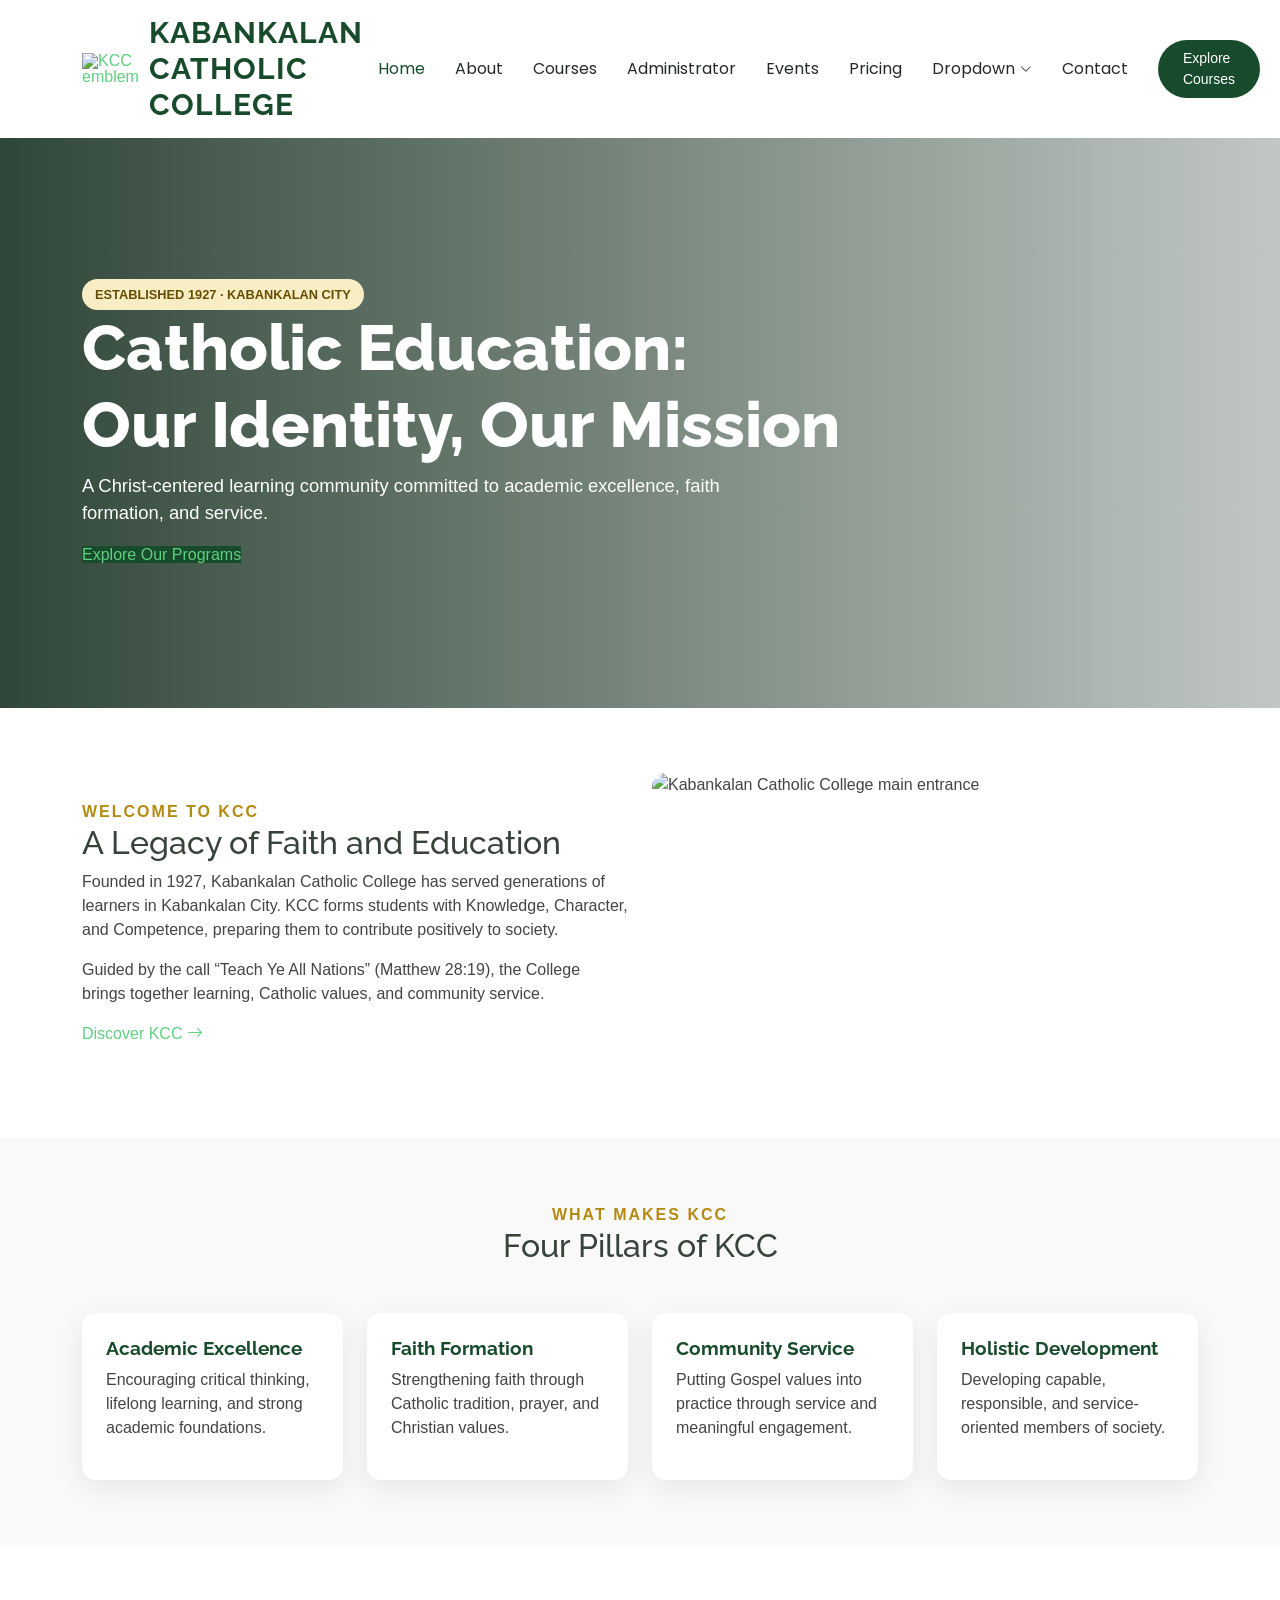
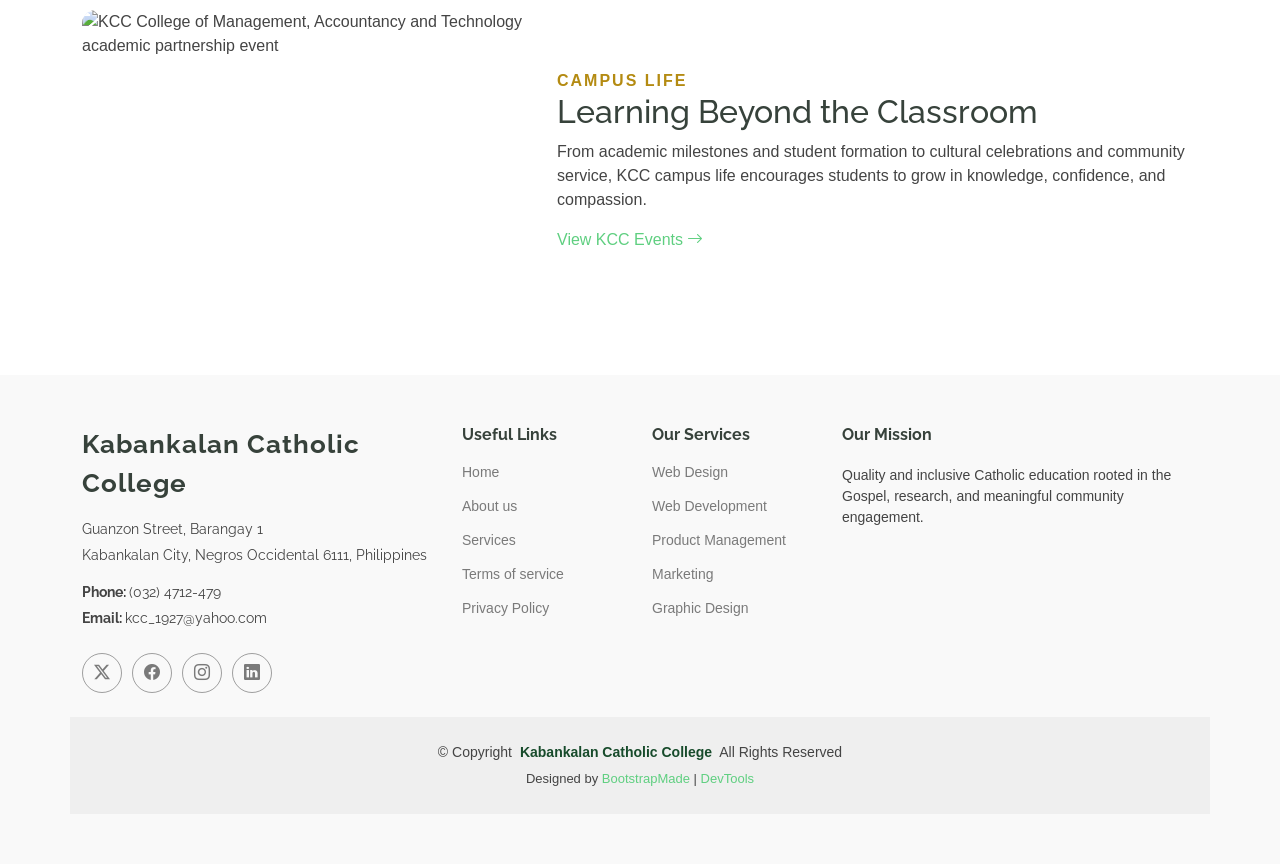
==== commit 3b0fcc0f: "service" ====
--- a/index.html
+++ b/index.html
@@ -99,7 +99,7 @@
 <li><a href="#">About us</a></li>
 <li><a href="#">Services</a></li>
 <li><a href="#">Terms of service</a></li>
-<li><a href="#">Privacy policy</a></li>
+<li><a href="#">Privacy Policy</a></li>
 </ul>
 </div>
 <div class="col-lg-2 col-md-3 footer-links">
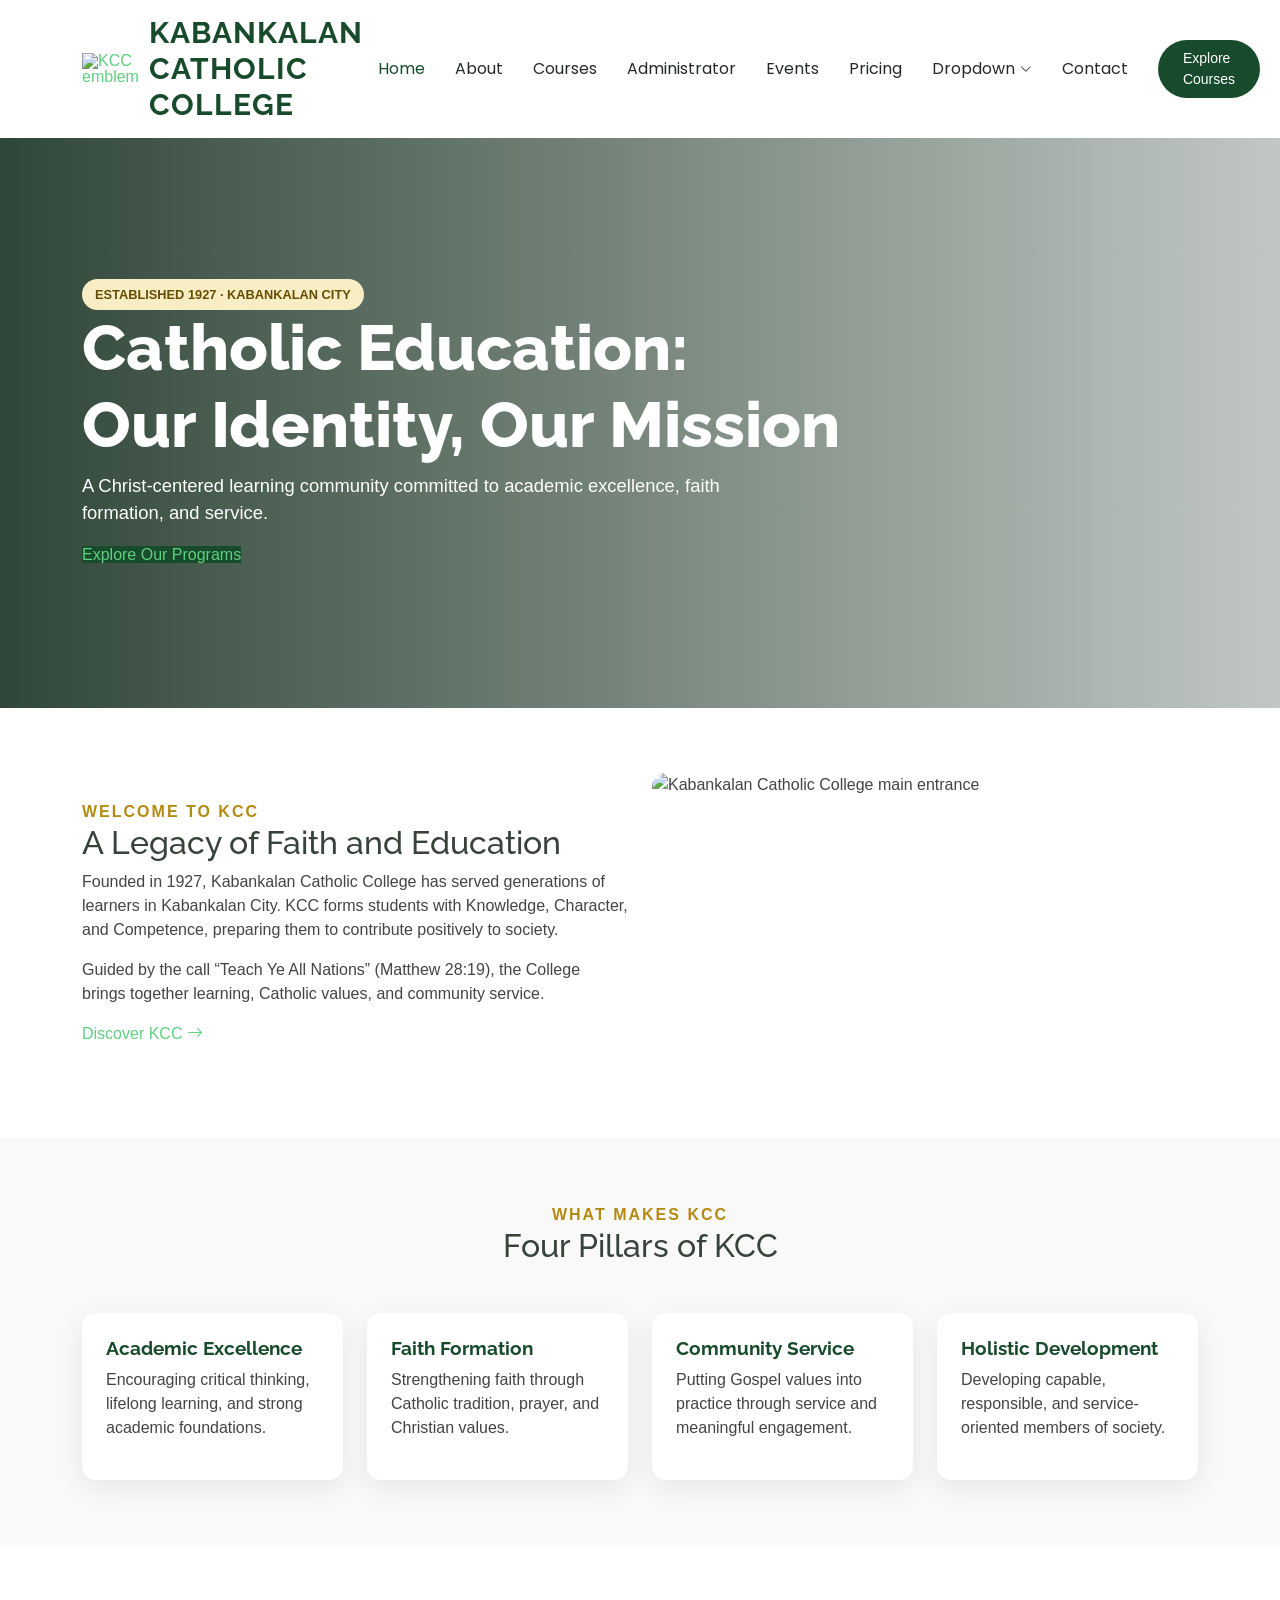
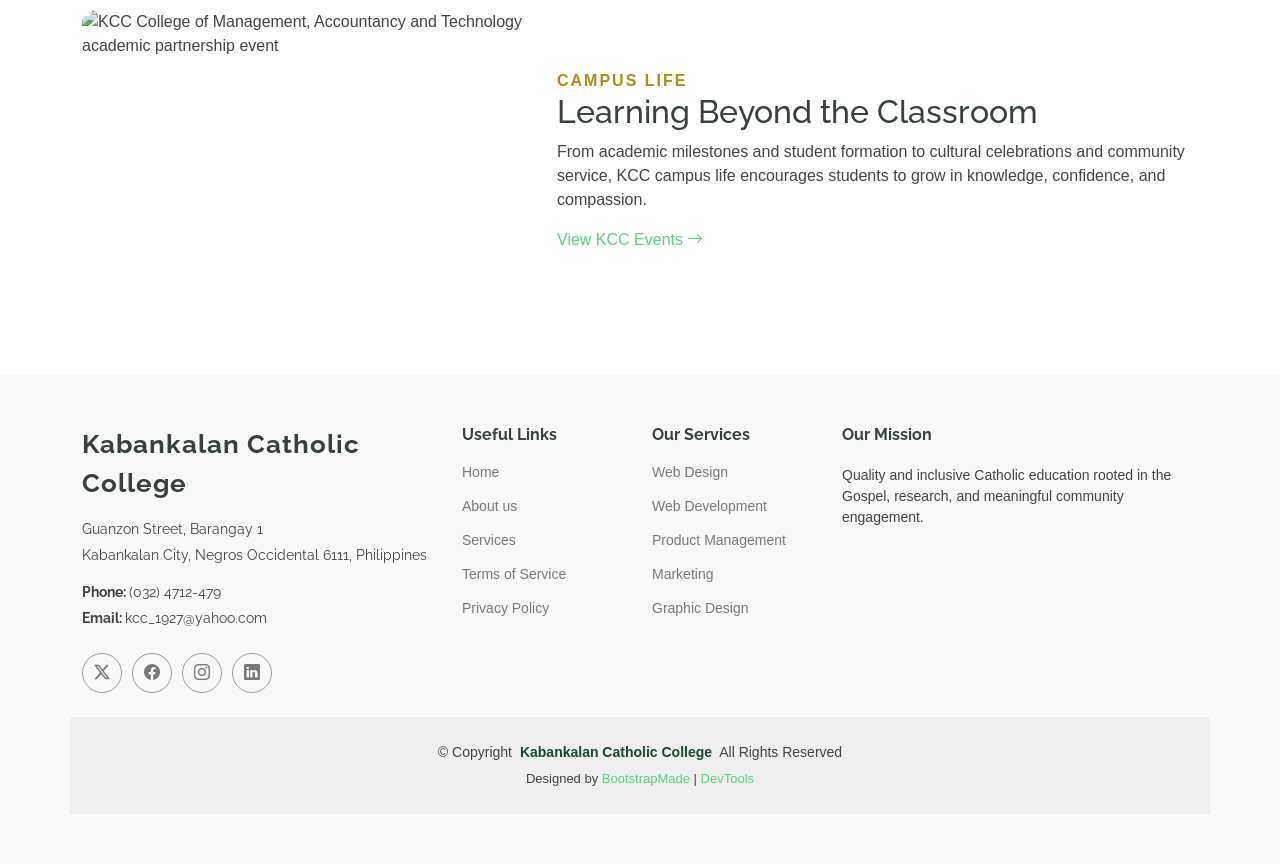
==== commit ef6aa87e: "links" ====
--- a/index.html
+++ b/index.html
@@ -98,7 +98,7 @@
 <li><a href="#">Home</a></li>
 <li><a href="#">About us</a></li>
 <li><a href="#">Services</a></li>
-<li><a href="#">Terms of service</a></li>
+<li><a href="#">Terms of Service</a></li>
 <li><a href="#">Privacy Policy</a></li>
 </ul>
 </div>
